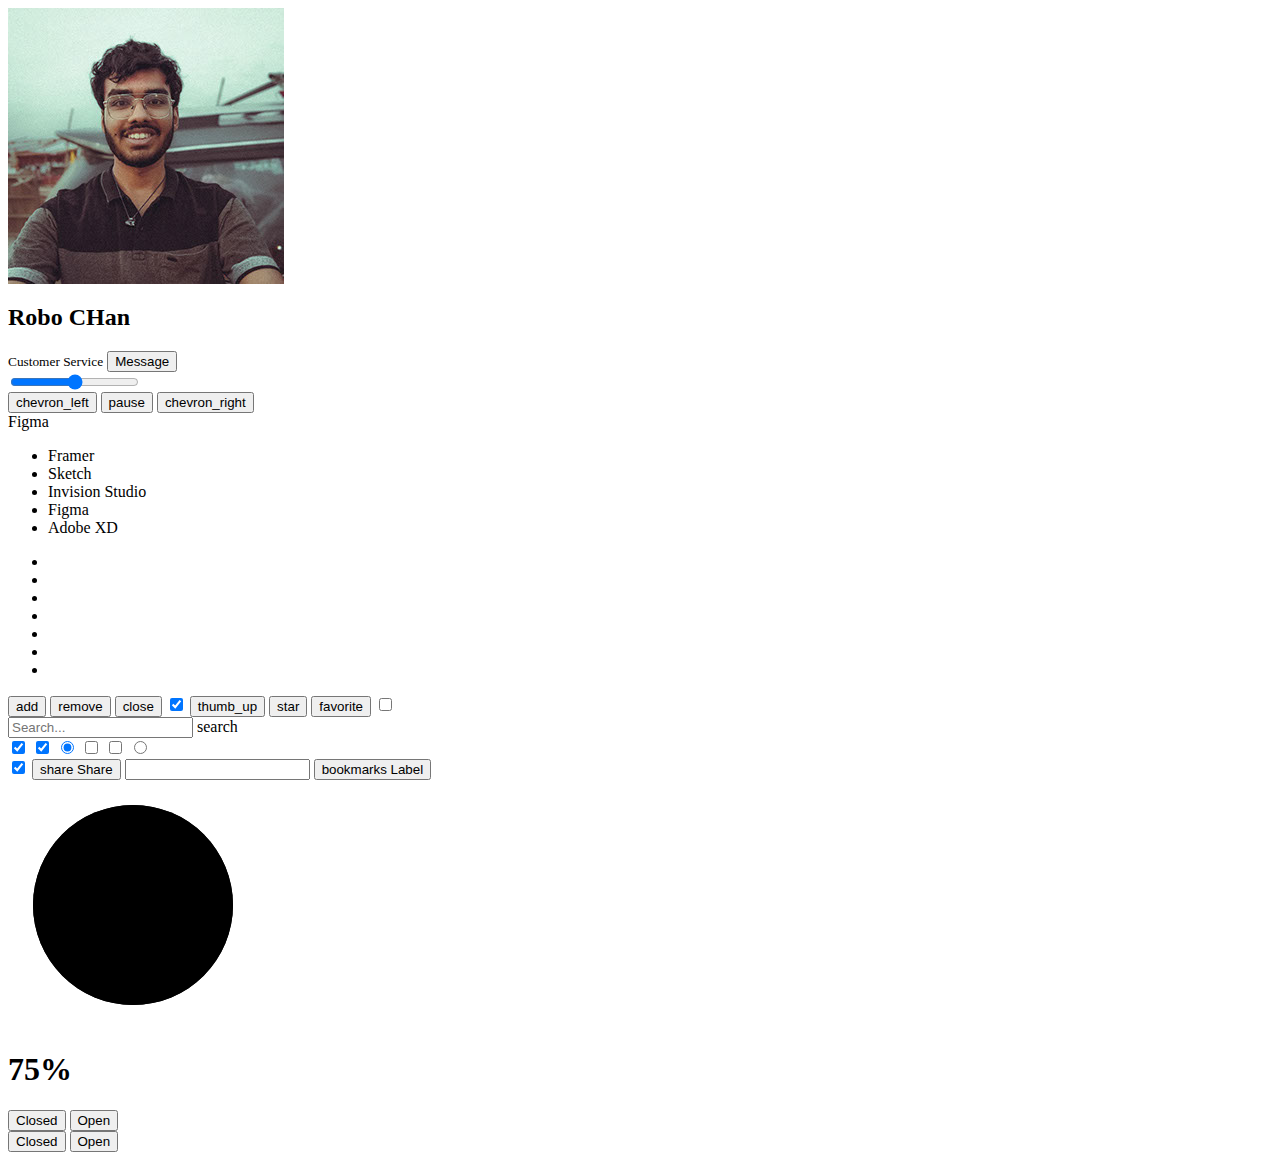
==== neumorphism.html @ 6ca24a61 "neumorphism files" ====
<html lang="en">
<head>
    <meta charset="UTF-8">
    <meta name="viewport" content="width=device-width, initial-scale=1.0">
    <title>Document</title>
</head>
<body>
    <section class="neumorphism-kit">
        <!-- Column 1 -->
        <div>
            <div class="card neu">
                <div class="profile-img">
                    <img src="Profile_Photo.jpg" alt="user">
                </div>
                <h2>Robo CHan</h2>
                <small>Customer Service</small>
                <button class="btn card-btn btn-round">
                    Message
                </button>
            </div>

            <!-- Range Slider -->
            <div class="range-slider">
                <input type="range" min="0" max="100" value="50" class="slider neu-inset">
                <div class="slider-thumb"></div>
                <div class="progress"></div>
            </div>

            <!-- Player Button -->
            <div class="player-buttons">
                <button class="btn">
                    <span class="material-symbols-outlined">chevron_left</span>
                </button>
                <button class="btn">
                    <span class="material-symbols-outlined">pause</span>
                </button>
                <button class="btn">
                    <span class="material-symbols-outlined">chevron_right</span>
                </button>
            </div>

            <!-- Dropdown Menu -->
            <div class="dropdown">
                <div class="select neu">
                    <span class="selected">Figma</span>
                    <div class="caret"></div>
                </div>
                <ul class="menu neu">
                    <li>Framer</li>
                    <li>Sketch</li>
                    <li>Invision Studio</li>
                    <li class="active">Figma</li>
                    <li>Adobe XD</li>
                </ul>
            </div>
        </div>

        <!-- Column 2 -->
        <div>
            <ul class="bars">
                <li class="neu-inset" data-height="5">
                    <span data-fill="75"></span>
                </li>
                <li class="neu-inset" data-height="10">
                    <span data-fill="36"></span>
                </li>
                <li class="neu-inset" data-height="7">
                    <span data-fill="83"></span>
                </li>
                <li class="neu-inset" data-height="12">
                    <span data-fill="89"></span>
                </li>
                <li class="neu-inset" data-height="6">
                    <span data-fill="43"></span>
                </li>
                <li class="neu-inset" data-height="9">
                    <span data-fill="70"></span>
                </li>
                <li class="neu-inset" data-height="7">
                    <span data-fill="50"></span>
                </li>
            </ul>

            <!-- Circle Buttons -->
            <div class="buttons">
                <button class="btn btn-circle">
                    <span class="material-symbols outlined">add</span>
                </button>
                <button class="btn btn-circle">
                    <span class="material-symbols-outlined">remove</span>
                </button>
                <button class="btn btn-circle">
                    <span class="material-symbols-outlined">close</span>
                </button>

                <!-- CheckBox -->
                <input type="checkbox" checked="checked" class="check">
                <button class="btn btn-circle">
                    <span class="material-symbols-outlined">thumb_up</span>
                </button>
                <button class="btn btn-circle">
                    <span class="material-symbols-outlined">star</span>
                </button>
                <button class="btn btn-circle">
                    <span class="material-symbols-outlined">favorite</span>
                </button>

                <!-- CheckBox -->
                <input type="checkbox" class="check">
            </div>

            <!-- search bar -->
            <div class="input-wrap neu-inset">
                <input type="search" class="search" placeholder="Search...">
                <span class="material-symbols-outlined">search</span>
            </div>

            <!-- Custom Toggles -->
            <div class="toggles">
                <input type="checkbox" checked="checked" class="toggle">
                <input type="checkbox" checked="checked" class="toggle toggle-round">

                <!-- Radio Button -->
                <input type="radio" checked="checked" name="radio" class="radio">
                <input type="checkbox" class="toggle">
                <input type="checkbox" class="toggle toggle-round">

                <!-- Radio Button -->
                <input type="radio" name="radio" class="radio">
            </div>
        </div>

        <!-- Column 3 -->
        <div>
            <!-- Extra Buttons & Large Toggles -->
            <div class="buttons-toggles">
                
                <!-- Large Toggle  -->
                <input type="checkbox" checked="checked" class="toggle-lg">
                <button class="btn">
                    <span class="material-symbols-outlined">share</span>
                    Share
                </button>

                <!-- Large Toggle -->
                <input type="text" class="toggle-lg">
                <button class="btn">
                    <span class="material-symbols-outlined">bookmarks</span>
                    Label
                </button>
            </div>

            <!-- Circular Progress Bar -->
            <div class="circle" data-prog="75">
                <svg width="250" height="250">
                    <circle r="100" cx="125" cy="125" class="track"></circle>
                    <circle r="100" cx="125" cy="125" class="circle-progress"></circle>
                </svg>
                <div class="circle-inner">
                    <h1>75%</h1>
                </div>
            </div>

            <!-- Button Groups -->
            <div class="btn-groups">
                <div class="btn-group neu">
                    <button>Closed</button>
                    <button class="active">Open</button>
                </div>
            </div>
            <div class="btn-groups">
                <div class="btn-group neu">
                    <button class="active">Closed</button>
                    <button>Open</button>
                </div>
            </div>
        </div>
    </section>
</body>
</html>
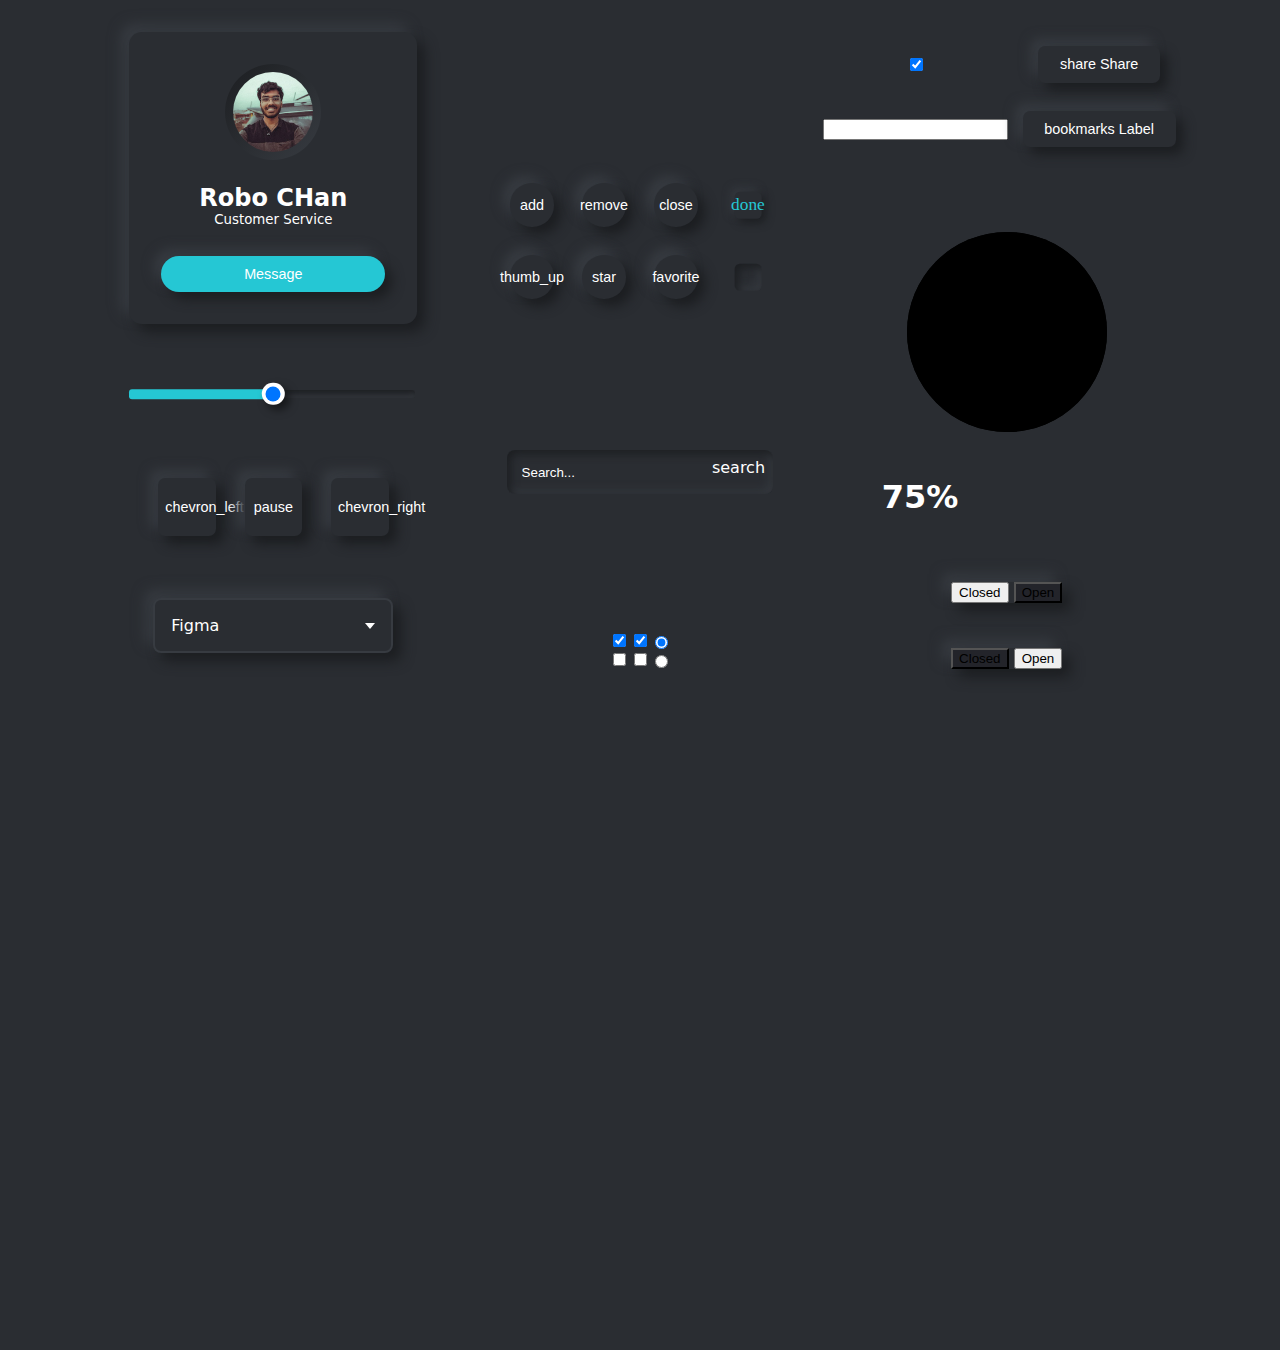
==== commit 5602b9b6: "neumorphism files #2" ====
--- a/neumorphism.html
+++ b/neumorphism.html
@@ -2,6 +2,7 @@
 <head>
     <meta charset="UTF-8">
     <meta name="viewport" content="width=device-width, initial-scale=1.0">
+    <link rel="stylesheet" href="neumorphism.css">
     <title>Document</title>
 </head>
 <body>
--- a/neumorphism.css
+++ b/neumorphism.css
@@ -0,0 +1,382 @@
+:root {
+    /* Colors */
+    --primary: #2a2d32;
+    --accent: #25c7d4;
+    --text: #fff;
+    /* Shadow Color */
+    --shadow-light: #373b41;
+    --shadow-dark: #1c1e21;
+    /* Neumorphism Shadows */
+    --neu: 0.5em 0.5em 0.8em var(--shadow-dark), -0.5em -0.5em 0.8em var(--shadow-light);
+    --neu-sm: 0.2em 0.2em 0.5em var(--shadow-dark), -0.2em -0.2em 0.5em var(--shadow-light);
+    --neu-inset: inset 0.2em 0.2em 0.5em var(--shadow-dark), inset -0.2em -0.2em 0.5em var(--shadow-light);
+    --neu-inset-sm: inset 0.15em 0.15em 0.3em var(--shadow-dark), inset -0.15em -0.15em 0.3em var(--shadow-light);
+}
+
+body {
+    margin: 0;
+    padding: 2em 1em;
+    font-family: system-ui, sans-serif;
+    background: var(--primary);
+    min-height: 150vh;
+}
+
+* {
+    box-sizing: border-box;
+}
+
+/* Layout */
+.neumorphism-kit {
+    color: var(--text);
+    display: grid;
+    grid-template-columns: repeat(3, 1fr);
+    justify-items: center;
+    max-width: 1100px;
+    margin: 0 auto;
+}
+
+@media screen and (max-width: 1025px) {
+    .neumorphism-kit {
+        grid-template-columns: 1fr;
+    }
+}
+
+.neumorphism-kit > div {
+    display: flex;
+    justify-content: space-between;
+    align-items: center;
+    flex-direction: column;
+    gap: 2em;
+}
+
+/* Sections Grid Layout */
+.toggles, .buttons, .buttons-toggles {
+    display: grid;
+    justify-items: center;
+    align-items: center;
+}
+
+.toggles {
+    grid-template-columns: repeat(3, 1fr);
+}
+
+.buttons {
+    grid-template-columns: repeat(4, 1fr);
+}
+
+.buttons-toggles {
+    grid-template-columns: 1fr 1fr;
+}
+
+/* Neumorphism class */
+.neu {
+    background: var(--primary);
+    box-shadow: 0.5em 0.5em 0.8em var(--shadow-dark), -0.5em -0.5em 0.8em var(--shadow-light);
+}
+
+/* Inset Neumorphism class */
+/* These can be applied to elements through html */
+.neu-inset {
+    background: var(--primary);
+    box-shadow: var(--neu-inset);
+}
+
+/* Regular Buttons */
+.btn {
+    background: var(--primary);
+    box-shadow: var(--neu);
+    margin: 1em;
+    border: none;
+    border-radius: 0.5em;
+    color: var(--text);
+    padding: 0.7em 1.5em;
+    font-size: 0.9em;
+    cursor: pointer;
+}
+
+.btn:not(.card-btn):hover {
+    box-shadow: var(--neu-inset);
+}
+
+.btn-round {
+    border-radius: 3em;
+}
+
+/* Circle Buttons */
+.btn-circle {
+    width: 3em;
+    height: 3em;
+    padding: 1em;
+    border-radius: 50%;
+    display: flex;
+    justify-content: center;
+    align-items: center;
+}
+
+/* Profile Card */
+.card {
+    padding: 2em;
+    text-align: center;
+    width: 18em;
+    border-radius: 0.8em;
+}
+
+.profile-img {
+    width: 6em;
+    height: 6em;
+    background: linear-gradient(135deg, var(--shadow-dark), var(--shadow-light));
+    display: flex;
+    justify-content: center;
+    align-items: center;
+    margin: 0 auto;
+    border-radius: 50%;
+}
+
+.profile-img img {
+    width: 5em;
+    height: 5em;
+    border-radius: inherit;
+}
+
+.card-btn {
+    display: block;
+    margin: 2em auto 0 auto;
+    background: var(--accent);
+    width: 100%;
+}
+
+.card h2 {
+    margin: 1em 0 0 0;
+}
+
+/* Player Buttons */
+.player-buttons {
+    display: flex;
+    justify-content: space-between;
+}
+
+.player-buttons .btn {
+    width: 4em;
+    height: 4em;
+    padding: 0.5em;
+}
+
+/* Dropdown Menu */
+.dropdown {
+    min-width: 15em;
+    position: relative;
+    margin: 1em;
+}
+
+.dropdown * {
+    box-sizing: border-box;
+}
+
+.select {
+    display: flex;
+    justify-content: space-between;
+    align-items: center;
+    border: 2px var(--shadow-light) solid;
+    border-radius: 0.5em;
+    padding: 1em;
+    cursor: pointer;
+    transition: background 0.3s;
+}
+
+/* Clicked Styles (added later in JS) */
+.select-clicked {
+    border: 2px var(--accent) solid;
+}
+
+.select:hover {
+    background: var(--shadow-light);
+}
+
+.caret {
+    width: 0;
+    height: 0;
+    border-left: 5px solid transparent;
+    border-right: 5px solid transparent;
+    border-top: 6px solid var(--text);
+    transition: 0.3s;
+}
+
+/* Rotate Styles (added later in JS) */
+.caret-rotate {
+    transform: rotate(180deg);
+}
+
+.menu {
+    list-style: none;
+    padding: 0.2em 0.5em;
+    background: var(--primary);
+    box-shadow: 0 0.5em 1em rgba(0,0,0,0.2);
+    border-radius: 0.5em;
+    color: #9fa5b5;
+    position: absolute;
+    top: 3em;
+    left: 50%;
+    width: 100%;
+    transform: translateX(-50%);
+    opacity: 0;
+    display: none;
+    transition: 0.2s;
+    z-index: 1;
+}
+
+.menu li {
+    padding: 0.7em 0.5em;
+    margin: 0.3em 0;
+    border-radius: 0.5em;
+    cursor: pointer;
+}
+
+.menu li:hover {
+    box-shadow: var(--neu-inset);
+}
+
+/* Active styles (added later in JS) */
+.active {
+    background: #23242a;
+}
+
+/* Open Styles (added later in JS) */
+.menu-open {
+    display: block;
+    opacity: 1;
+}
+
+/* Range Slider */
+.range-slider {
+    max-width: 30em;
+    margin: 2em auto;
+    position: relative;
+    display: flex;
+    user-select: none;
+    width: 100%;
+}
+
+.range-slider .slider {
+    -webkit-appearance: none;
+    width: 100%;
+    height: 0.6em;
+    outline: none;
+    border-radius: 3px;
+}
+
+.range-slider .slider::-webkit-slider-thumb {
+    width: 3em;
+    height: 3em;
+    z-index: 3;
+    position: relative;
+}
+
+.range-slider .slider-thumb {
+    position: absolute;
+    width: 1.4em;
+    height: 1.4em;
+    background: var(--text);
+    border-radius: 50%;
+    position: absolute;
+    top: 50%;
+    left: 50%;
+    transform: translate(-50%, -50%);
+    z-index: 2;
+    box-shadow: 0.3em 0.3em 0.5em rgba(0,0,0,0.5);
+}
+
+.range-slider .progress {
+    width: 50%;
+    height: 0.6em;
+    border-radius: 3px;
+    background: var(--accent);
+    position: absolute;
+    top: 50%;
+    transform: translateY(-50%);
+    left: 0;
+    pointer-events: none;
+}
+
+/* Progress Bars */
+.bars {
+    margin: 0;
+    padding: 0;
+    list-style: none;
+    display: flex;
+    justify-content: space-between;
+    align-items: flex-end;
+    gap: 1.5em;
+}
+
+.bars li {
+    border-radius: 3em;
+    position: relative;
+    width: 1.5em;
+}
+
+.bars span {
+    background: var(--accent);
+    position: absolute;
+    bottom: 0;
+    left: 50%;
+    transform: translate(-50%);
+    border-radius: inherit;
+    width: 100%;
+    height: 0;
+    transition: 0.8s ease-in-out;
+}
+
+/* Checkbox */
+.check {
+    margin: 1em;
+    width: 2em;
+    height: 2em;
+    position: relative;
+    -webkit-appearance: none;
+    cursor: pointer;
+}
+
+.check::before {
+    content: "";
+    font-family: "Material Symbols Outlined";
+    font-size: 1.3em;
+    position: absolute;
+    top: 50%;
+    left: 50%;
+    transform: translate(-50%, -50%);
+    width: 100%;
+    height: 100%;
+    background: var(--primary);
+    color: var(--accent);
+    box-shadow: var(--neu-inset);
+    border-radius: 0.3em;
+    display: flex;
+    justify-content: center;
+    align-items: center;
+}
+
+.check:checked:before {
+    content: "done";
+    box-shadow: var(--neu-sm);
+}
+
+/* Search Bar */
+.input-wrap {
+    padding: 0.5em;
+    border-radius: 0.5em;
+    display: flex;
+    justify-content: space-between;
+}
+
+.search {
+    padding: 0.5em;
+    background: none;
+    color: var(--text);
+    border: none;
+    margin-right: 0.5em;
+}
+
+.search::placeholder {
+    color: var(--text);
+}
+/* 15:51 */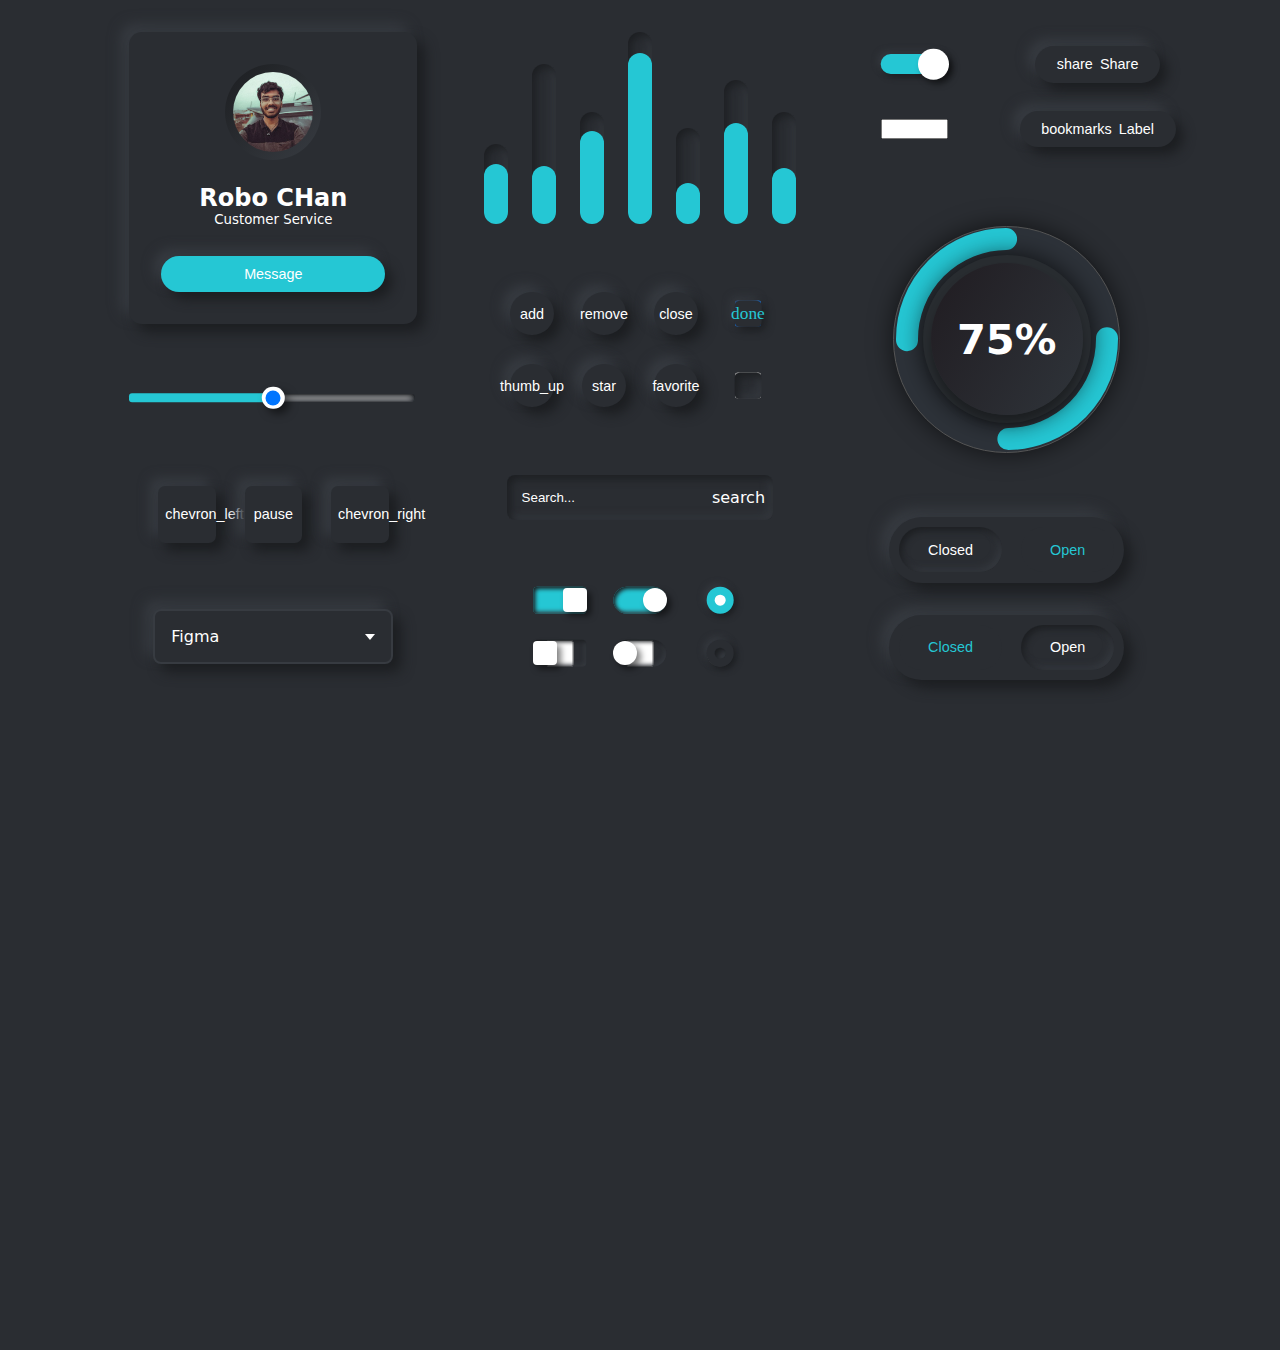
==== commit 494fb352: "contact us and some minor changes" ====
--- a/neumorphism.html
+++ b/neumorphism.html
@@ -158,7 +158,7 @@
                     <circle r="100" cx="125" cy="125" class="circle-progress"></circle>
                 </svg>
                 <div class="circle-inner">
-                    <h1>75%</h1>
+                    <h1>50</h1>
                 </div>
             </div>
 
@@ -177,5 +177,7 @@
             </div>
         </div>
     </section>
+
+    <script src="neumorphism.js"></script>
 </body>
 </html>--- a/neumorphism.css
+++ b/neumorphism.css
@@ -257,7 +257,7 @@
 }
 
 .range-slider .slider {
-    -webkit-appearance: none;
+    /* -webkit-appearance: none; */
     width: 100%;
     height: 0.6em;
     outline: none;
@@ -332,7 +332,7 @@
     width: 2em;
     height: 2em;
     position: relative;
-    -webkit-appearance: none;
+    /* -webkit-appearance: none; */
     cursor: pointer;
 }
 
@@ -379,4 +379,250 @@
 .search::placeholder {
     color: var(--text);
 }
+
+.search:focus {
+    outline: none;
+}
+
+.input-wrap span {
+    cursor: pointer;
+    align-self: center;
+}
+
+/* Toggle Switch */
+.toggle {
+    margin: 1em;
+    width: 4em;
+    height: 2em;
+    position: relative;
+    /* -webkit-appearance: none; */
+    cursor: pointer;
+}
+
+.toggle::before {
+    content: '';
+    position: absolute;
+    top: 50%;
+    left: 50%;
+    transform: translate(-50%, -50%);
+    width: 100%;
+    height: 100%;
+    border-radius: 0.3em;
+    box-shadow: var(--neu-inset-sm);
+}
+
+.toggle::after {
+    content: '';
+    background: var(--text);
+    position: absolute;
+    top: 50%;
+    left: 0;
+    transform: translateY(-50%);
+    border-radius: 0.3em;
+    width: 1.8em;
+    height: 1.8em;
+    box-shadow: 0.3em 0.3em 0.5em rgba(0,0,0,0.5);
+    transition: 0.3s;
+}
+
+/* Round Toggle switch */
+.toggle-round::before, .toggle-round::after {
+    border-radius: 3em;
+}
+
+.toggle:checked:before {
+    background: var(--accent);
+}
+
+.toggle:checked:after {
+    left: 2.2em;
+}
+
+/* Radio Buttons */
+.radio {
+    position: relative;
+    /* -webkit-appearance: none; */
+    width: 2em;
+    height: 2em;
+    margin: 1em;
+}
+
+.radio::before, .radio::after {
+    content: '';
+    background: var(--primary);
+    position: absolute;
+    top: 50%;
+    left: 50%;
+    transform: translate(-50%, -50%);
+    border-radius: 50%;
+    transition: 0.3s;
+}
+
+.radio::before {
+    width: 100%;
+    height: 100%;
+    box-shadow: var(--neu-sm);
+    cursor: pointer;
+}
+
+.radio::after {
+    width: 0.8em;
+    height: 0.8em;
+    box-shadow: var(--neu-inset-sm);
+}
+
+.radio:checked:before {
+    background: var(--accent);
+}
+
+.radio:checked:after {
+    background: var(--text);
+    box-shadow: none;
+}
+
+/* Extra Buttons */
+.buttons-toggles button {
+    border-radius: 3em;
+    display: flex;
+    justify-content: space-between;
+    align-items: center;
+    gap: 0.5em;
+}
+
+/* Large Toggle Switch */
+.toggle-lg {
+    margin: 1em;
+    width: 5em;
+    height: 1.5em;
+    position: relative;
+    /* -webkit-appearance: none; */
+    cursor: pointer;
+}
+
+.toggle-lg::before {
+    content: '';
+    background: var(--primary);
+    position: absolute;
+    width: 100%;
+    height: 100%;
+    top: 50%;
+    left: 50%;
+    border-radius: 3em;
+    transform: translate(-50%, -50%);
+    box-shadow: var(--neu-sm);
+    transition: 0.3s;
+}
+
+.toggle-lg::after {
+    content: '';
+    background: var(--text);
+    width: 2.3em;
+    height: 2.3em;
+    position: absolute;
+    top: 50%;
+    left: 0;
+    border-radius: 50%;
+    transform: translateY(-50%);
+    box-shadow: 0.3em 0.3em 0.5em rgba(0,0,0,0.5);
+    transition: 0.3s;
+}
+
+.toggle-lg:checked:before {
+    background: var(--accent);
+}
+
+.toggle-lg:checked:after {
+    left: 2.8em;
+}
+
+/* Circular Progress Bar */
+.circle {
+    margin: 2em;
+    background: #2d3239;
+    border: 1px #555 solid;
+    border-radius: 50%;
+    position: relative;
+    width: 14.2em;
+    height: 14.2em;
+    color: var(--text);
+    box-shadow: 0 0 1.5em rgba(0,0,0,0.6);
+}
+
+.circle-inner {
+    background: #282c30;
+    border-radius: inherit;
+    position: absolute;
+    top: 50%;
+    left: 50%;
+    transform: translate(-50%, -50%);
+    width: 10.5em;
+    height: 10.5em;
+    box-shadow: 0 0 1.5em rgba(0,0,0,0.7);
+    display: flex;
+    justify-content: center;
+    align-items: center;
+}
+
+.circle-inner::before {
+    content: '';
+    background: linear-gradient(120deg, #201c21, #2f343a);
+    box-shadow: 0 0.5em 0.5em rgba(0,0,0,0.3);
+    border-radius: inherit;
+    position: absolute;
+    top: 50%;
+    left: 50%;
+    transform: translate(-50%, -50%);
+    width: 9.5em;
+    height: 9.5em;
+    z-index: -1;
+}
+
+.circle h1 {
+    font-size: 2.6em;
+}
+
+.circle svg {
+    position: absolute;
+    top: 50%;
+    left: 50%;
+    transform: translate(-50%, -50%);
+}
+
+.track {
+    fill: none;
+}
+
+.circle-progress {
+    fill: none;
+    stroke: var(--accent);
+    stroke-width: 22;
+    stroke-linecap: round;
+    stroke-dasharray: 630;
+    stroke-dashoffset: 630;
+    transition: 1s ease-in-out;
+}
+
+/* Buttons Groups / Custom Switches */
+.btn-group {
+    border-radius: 3em;
+    padding: 0.2em;
+}
+
+.btn-group button {
+    border: none;
+    background: var(--primary);
+    border-radius: 3em;
+    box-shadow: none;
+    font-size: 0.9em;
+    margin: 0.5em;
+    padding: 1em 2em;
+    color: var(--text);
+    cursor: pointer;
+    box-shadow: var(--neu-inset);
+}
+
+.btn-group .active {
+    box-shadow: none;
+    color: var(--accent);
+}
 /* 15:51 */